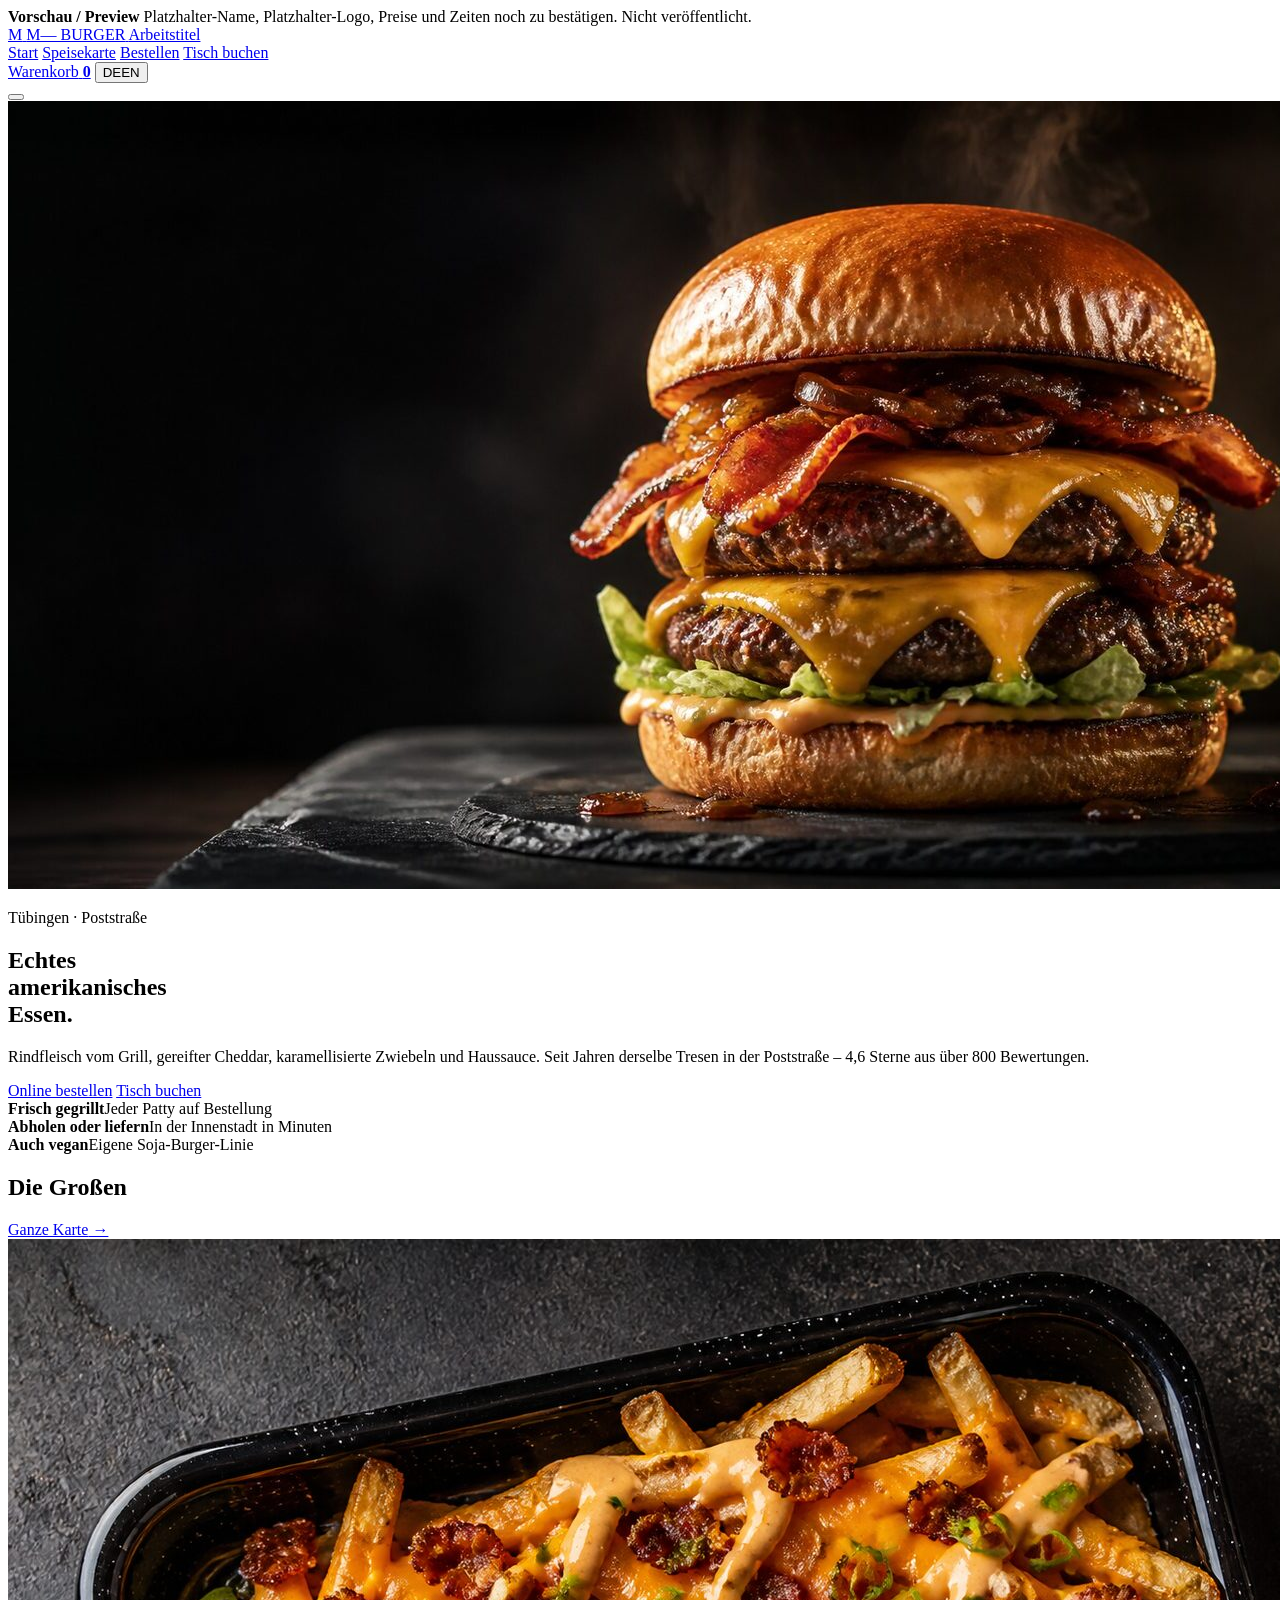
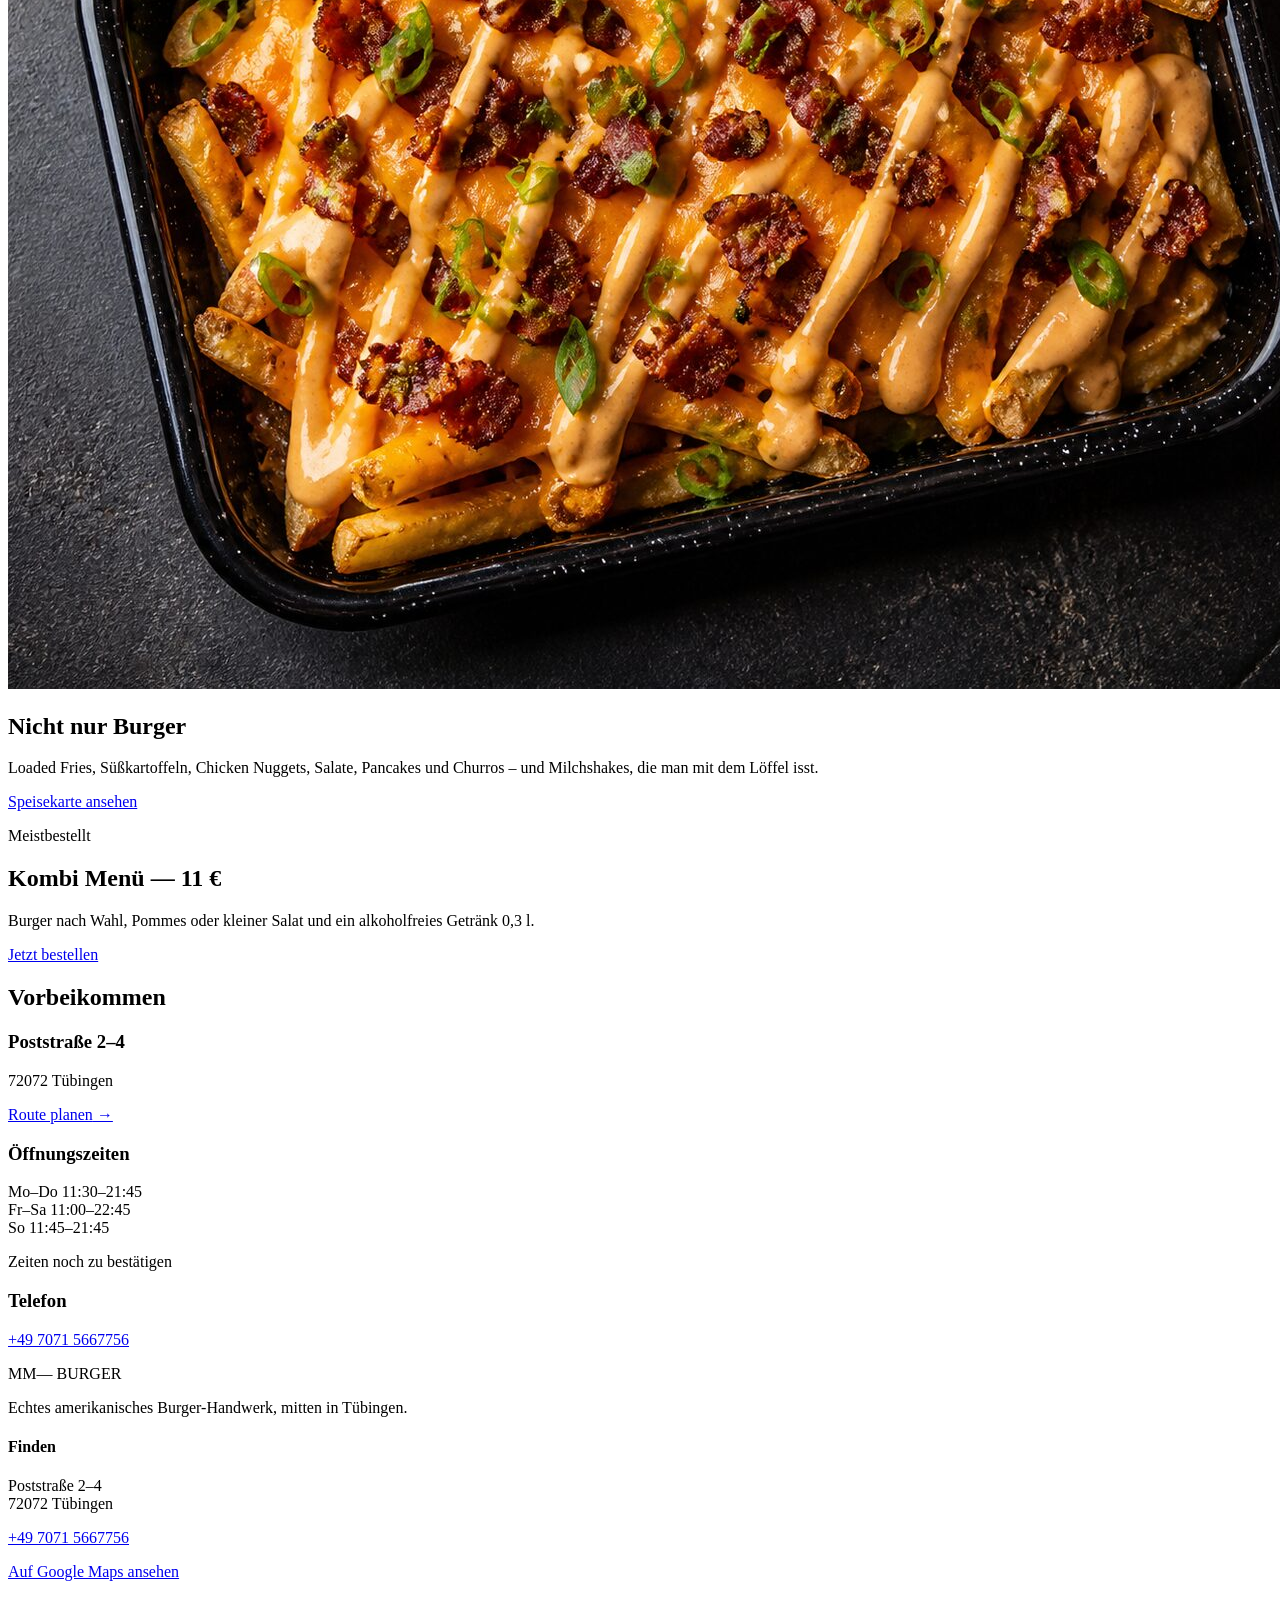
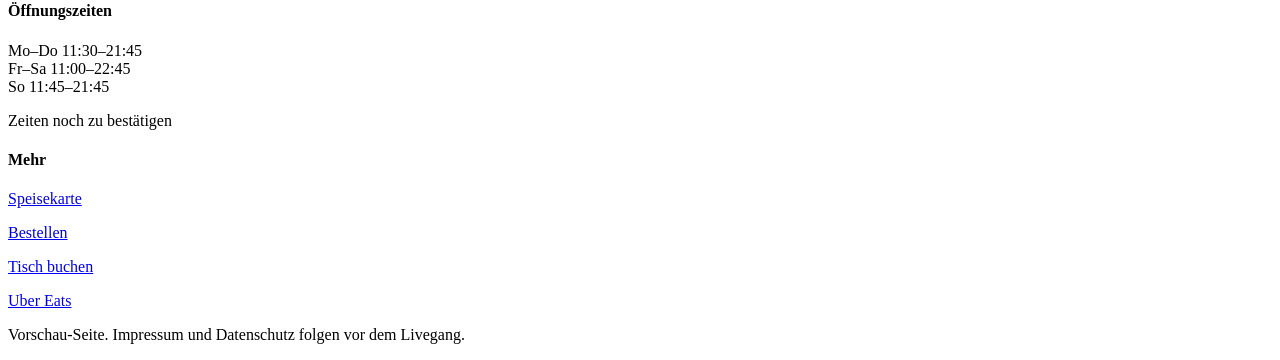
==== index.html @ 609b973b "Rename 1-index.html to index.html" ====
<!doctype html>
<html lang="de">
<head>
<meta charset="utf-8">
<meta name="viewport" content="width=device-width, initial-scale=1">
<title>M— Burger — Tübingen</title>
<meta name="description" content="Burger preview site">
<meta name="robots" content="noindex">
<link rel="preconnect" href="https://fonts.googleapis.com">
<link rel="preconnect" href="https://fonts.gstatic.com" crossorigin>
<link href="https://fonts.googleapis.com/css2?family=Archivo+Black&family=Barlow+Condensed:wght@600;700&family=Inter:wght@400;500;600&display=swap" rel="stylesheet">
<link rel="stylesheet" href="styles.css">
</head>
<body>
<div class="preview-ribbon">
  <strong>Vorschau / Preview</strong> <span class="i18n" data-de="Platzhalter-Name, Platzhalter-Logo, Preise und Zeiten noch zu best&auml;tigen. Nicht ver&ouml;ffentlicht." data-en="Placeholder name, placeholder logo, prices and hours still to confirm. Not published.">Platzhalter-Name, Platzhalter-Logo, Preise und Zeiten noch zu best&auml;tigen. Nicht ver&ouml;ffentlicht.</span>
</div>
<header class="site-header">
  <a class="brand" href="index.html">
    <span class="brand-mark">M</span>
    <span class="brand-word">M&mdash; BURGER</span>
    <span class="brand-flag"><span class="i18n" data-de="Arbeitstitel" data-en="working title">Arbeitstitel</span></span>
  </a>
  <nav class="nav">
    <a href="index.html"><span class="i18n" data-de="Start" data-en="Home">Start</span></a>
    <a href="speisekarte.html"><span class="i18n" data-de="Speisekarte" data-en="Menu">Speisekarte</span></a>
    <a href="bestellen.html"><span class="i18n" data-de="Bestellen" data-en="Order">Bestellen</span></a>
    <a href="reservieren.html"><span class="i18n" data-de="Tisch buchen" data-en="Book a table">Tisch buchen</span></a>
  </nav>
  <div class="header-right">
    <a class="cart-link" href="bestellen.html"><span><span class="i18n" data-de="Warenkorb" data-en="Cart">Warenkorb</span></span> <b id="cart-count">0</b></a>
    <button class="lang-toggle" id="lang-toggle" type="button"><span class="on">DE</span><span>EN</span></button>
  </div>
  <button class="burger-btn" id="burger-btn" aria-label="Menu"><span></span><span></span><span></span></button>
</header>

<section class="hero">
  <div class="hero-img"><img src="burger-hero.jpg" alt=""></div>
  <div class="hero-copy">
    <p class="eyebrow"><span class="i18n" data-de="T&uuml;bingen &middot; Poststra&szlig;e" data-en="T&uuml;bingen &middot; Poststra&szlig;e">T&uuml;bingen &middot; Poststra&szlig;e</span></p>
    <h1><span class="i18n" data-de="Echtes<br>amerikanisches<br>Essen." data-en="Real<br>American<br>food.">Echtes<br>amerikanisches<br>Essen.</span></h1>
    <p class="lede"><span class="i18n" data-de="Rindfleisch vom Grill, gereifter Cheddar, karamellisierte Zwiebeln und Haussauce. Seit Jahren derselbe Tresen in der Poststra&szlig;e &ndash; 4,6 Sterne aus &uuml;ber 800 Bewertungen." data-en="Grilled beef, aged cheddar, caramelised onions and house sauce. Same counter on Poststra&szlig;e for years &ndash; 4.6 stars from over 800 ratings.">Rindfleisch vom Grill, gereifter Cheddar, karamellisierte Zwiebeln und Haussauce. Seit Jahren derselbe Tresen in der Poststra&szlig;e &ndash; 4,6 Sterne aus &uuml;ber 800 Bewertungen.</span></p>
    <div class="cta-row">
      <a class="btn btn-primary" href="bestellen.html"><span class="i18n" data-de="Online bestellen" data-en="Order online">Online bestellen</span></a>
      <a class="btn btn-ghost" href="reservieren.html"><span class="i18n" data-de="Tisch buchen" data-en="Book a table">Tisch buchen</span></a>
    </div>
  </div>
</section>

<section class="strip">
  <div class="strip-item"><b><span class="i18n" data-de="Frisch gegrillt" data-en="Grilled to order">Frisch gegrillt</span></b><span><span class="i18n" data-de="Jeder Patty auf Bestellung" data-en="Every patty made when you order">Jeder Patty auf Bestellung</span></span></div>
  <div class="strip-item"><b><span class="i18n" data-de="Abholen oder liefern" data-en="Pick up or delivery">Abholen oder liefern</span></b><span><span class="i18n" data-de="In der Innenstadt in Minuten" data-en="Minutes across the Innenstadt">In der Innenstadt in Minuten</span></span></div>
  <div class="strip-item"><b><span class="i18n" data-de="Auch vegan" data-en="Vegan too">Auch vegan</span></b><span><span class="i18n" data-de="Eigene Soja-Burger-Linie" data-en="Our own soy patty line">Eigene Soja-Burger-Linie</span></span></div>
</section>

<section class="section">
  <div class="section-head">
    <h2><span class="i18n" data-de="Die Gro&szlig;en" data-en="The big ones">Die Gro&szlig;en</span></h2>
    <a class="link-more" href="speisekarte.html"><span class="i18n" data-de="Ganze Karte" data-en="Full menu">Ganze Karte</span> &rarr;</a>
  </div>
  <div class="cards" id="featured"></div>
</section>

<section class="section split">
  <div class="split-img"><img src="loaded-fries.jpg" alt=""></div>
  <div class="split-copy">
    <h2><span class="i18n" data-de="Nicht nur Burger" data-en="More than burgers">Nicht nur Burger</span></h2>
    <p><span class="i18n" data-de="Loaded Fries, S&uuml;&szlig;kartoffeln, Chicken Nuggets, Salate, Pancakes und Churros &ndash; und Milchshakes, die man mit dem L&ouml;ffel isst." data-en="Loaded fries, sweet potato fries, chicken nuggets, salads, pancakes and churros &ndash; plus milkshakes you eat with a spoon.">Loaded Fries, S&uuml;&szlig;kartoffeln, Chicken Nuggets, Salate, Pancakes und Churros &ndash; und Milchshakes, die man mit dem L&ouml;ffel isst.</span></p>
    <a class="btn btn-ghost" href="speisekarte.html"><span class="i18n" data-de="Speisekarte ansehen" data-en="See the menu">Speisekarte ansehen</span></a>
  </div>
</section>

<section class="section combo">
  <div class="combo-inner">
    <p class="eyebrow"><span class="i18n" data-de="Meistbestellt" data-en="Most ordered">Meistbestellt</span></p>
    <h2><span class="i18n" data-de="Kombi Men&uuml; &mdash; 11 &euro;" data-en="Combo menu &mdash; &euro;11">Kombi Men&uuml; &mdash; 11 &euro;</span></h2>
    <p><span class="i18n" data-de="Burger nach Wahl, Pommes oder kleiner Salat und ein alkoholfreies Getr&auml;nk 0,3 l." data-en="Burger of your choice, fries or a small salad, and a soft drink 0.3 l.">Burger nach Wahl, Pommes oder kleiner Salat und ein alkoholfreies Getr&auml;nk 0,3 l.</span></p>
    <a class="btn btn-primary" href="bestellen.html"><span class="i18n" data-de="Jetzt bestellen" data-en="Order now">Jetzt bestellen</span></a>
  </div>
</section>

<section class="section">
  <div class="section-head"><h2><span class="i18n" data-de="Vorbeikommen" data-en="Come by">Vorbeikommen</span></h2></div>
  <div class="visit">
    <div>
      <h3>Poststra&szlig;e 2&ndash;4</h3>
      <p>72072 T&uuml;bingen</p>
      <p><a class="link-more" href="https://maps.app.goo.gl/429EHbxmLvwS3gST7" target="_blank" rel="noopener"><span class="i18n" data-de="Route planen" data-en="Get directions">Route planen</span> &rarr;</a></p>
    </div>
    <div>
      <h3><span class="i18n" data-de="&Ouml;ffnungszeiten" data-en="Opening hours">&Ouml;ffnungszeiten</span></h3>
      <p><span class="i18n" data-de="Mo&ndash;Do 11:30&ndash;21:45" data-en="Mon&ndash;Thu 11:30&ndash;21:45">Mo&ndash;Do 11:30&ndash;21:45</span><br><span class="i18n" data-de="Fr&ndash;Sa 11:00&ndash;22:45" data-en="Fri&ndash;Sat 11:00&ndash;22:45">Fr&ndash;Sa 11:00&ndash;22:45</span><br><span class="i18n" data-de="So 11:45&ndash;21:45" data-en="Sun 11:45&ndash;21:45">So 11:45&ndash;21:45</span></p>
      <p class="tbc"><span class="i18n" data-de="Zeiten noch zu best&auml;tigen" data-en="hours to be confirmed">Zeiten noch zu best&auml;tigen</span></p>
    </div>
    <div>
      <h3><span class="i18n" data-de="Telefon" data-en="Phone">Telefon</span></h3>
      <p><a href="tel:+4970715667756">+49 7071 5667756</a></p>
    </div>
  </div>
</section>

<footer class="site-footer">
  <div class="foot-grid">
    <div>
      <div class="brand foot-brand"><span class="brand-mark">M</span><span class="brand-word">M&mdash; BURGER</span></div>
      <p class="muted"><span class="i18n" data-de="Echtes amerikanisches Burger-Handwerk, mitten in T&uuml;bingen." data-en="Real American burgers, in the middle of T&uuml;bingen.">Echtes amerikanisches Burger-Handwerk, mitten in T&uuml;bingen.</span></p>
    </div>
    <div>
      <h4><span class="i18n" data-de="Finden" data-en="Find us">Finden</span></h4>
      <p>Poststra&szlig;e 2&ndash;4<br>72072 T&uuml;bingen</p>
      <p><a href="tel:+4970715667756">+49 7071 5667756</a></p>
      <p><a href="https://maps.app.goo.gl/429EHbxmLvwS3gST7" target="_blank" rel="noopener"><span class="i18n" data-de="Auf Google Maps ansehen" data-en="View on Google Maps">Auf Google Maps ansehen</span></a></p>
    </div>
    <div>
      <h4><span class="i18n" data-de="&Ouml;ffnungszeiten" data-en="Opening hours">&Ouml;ffnungszeiten</span></h4>
      <p class="hours-list">
        <span class="i18n" data-de="Mo&ndash;Do 11:30&ndash;21:45" data-en="Mon&ndash;Thu 11:30&ndash;21:45">Mo&ndash;Do 11:30&ndash;21:45</span><br><span class="i18n" data-de="Fr&ndash;Sa 11:00&ndash;22:45" data-en="Fri&ndash;Sat 11:00&ndash;22:45">Fr&ndash;Sa 11:00&ndash;22:45</span><br><span class="i18n" data-de="So 11:45&ndash;21:45" data-en="Sun 11:45&ndash;21:45">So 11:45&ndash;21:45</span>
      </p>
      <p class="tbc"><span class="i18n" data-de="Zeiten noch zu best&auml;tigen" data-en="hours to be confirmed">Zeiten noch zu best&auml;tigen</span></p>
    </div>
    <div>
      <h4><span class="i18n" data-de="Mehr" data-en="More">Mehr</span></h4>
      <p><a href="speisekarte.html"><span class="i18n" data-de="Speisekarte" data-en="Menu">Speisekarte</span></a></p>
      <p><a href="bestellen.html"><span class="i18n" data-de="Bestellen" data-en="Order">Bestellen</span></a></p>
      <p><a href="reservieren.html"><span class="i18n" data-de="Tisch buchen" data-en="Book a table">Tisch buchen</span></a></p>
      <p><a href="https://www.ubereats.com/de-en/store/m%26b-burger/qNDt5AvSWz-Jo8SoWG2_nw" target="_blank" rel="noopener">Uber Eats</a></p>
    </div>
  </div>
  <div class="foot-rule"></div>
  <p class="foot-legal"><span class="i18n" data-de="Vorschau-Seite. Impressum und Datenschutz folgen vor dem Livegang." data-en="Preview site. Imprint and privacy policy to follow before go-live.">Vorschau-Seite. Impressum und Datenschutz folgen vor dem Livegang.</span></p>
</footer>
<script src="menu.js"></script>
<script src="app.js"></script>
</body>
</html>
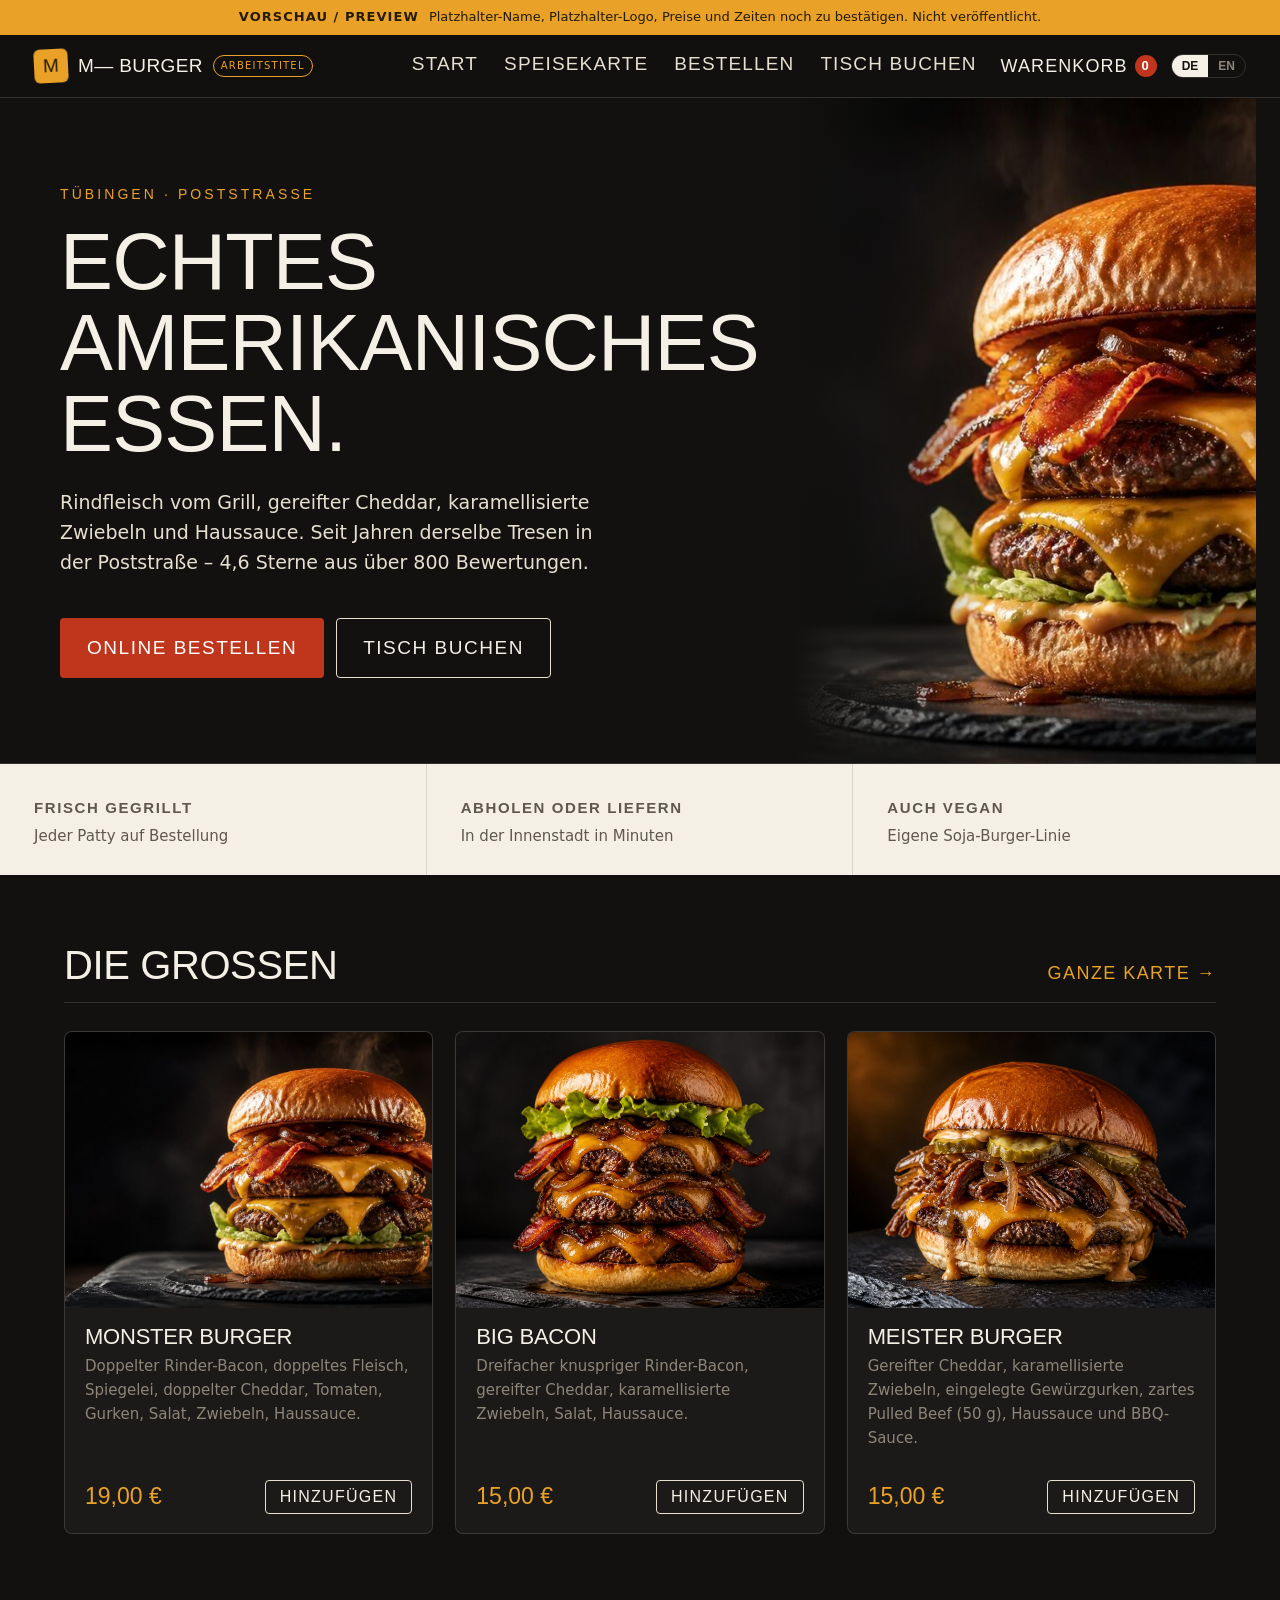
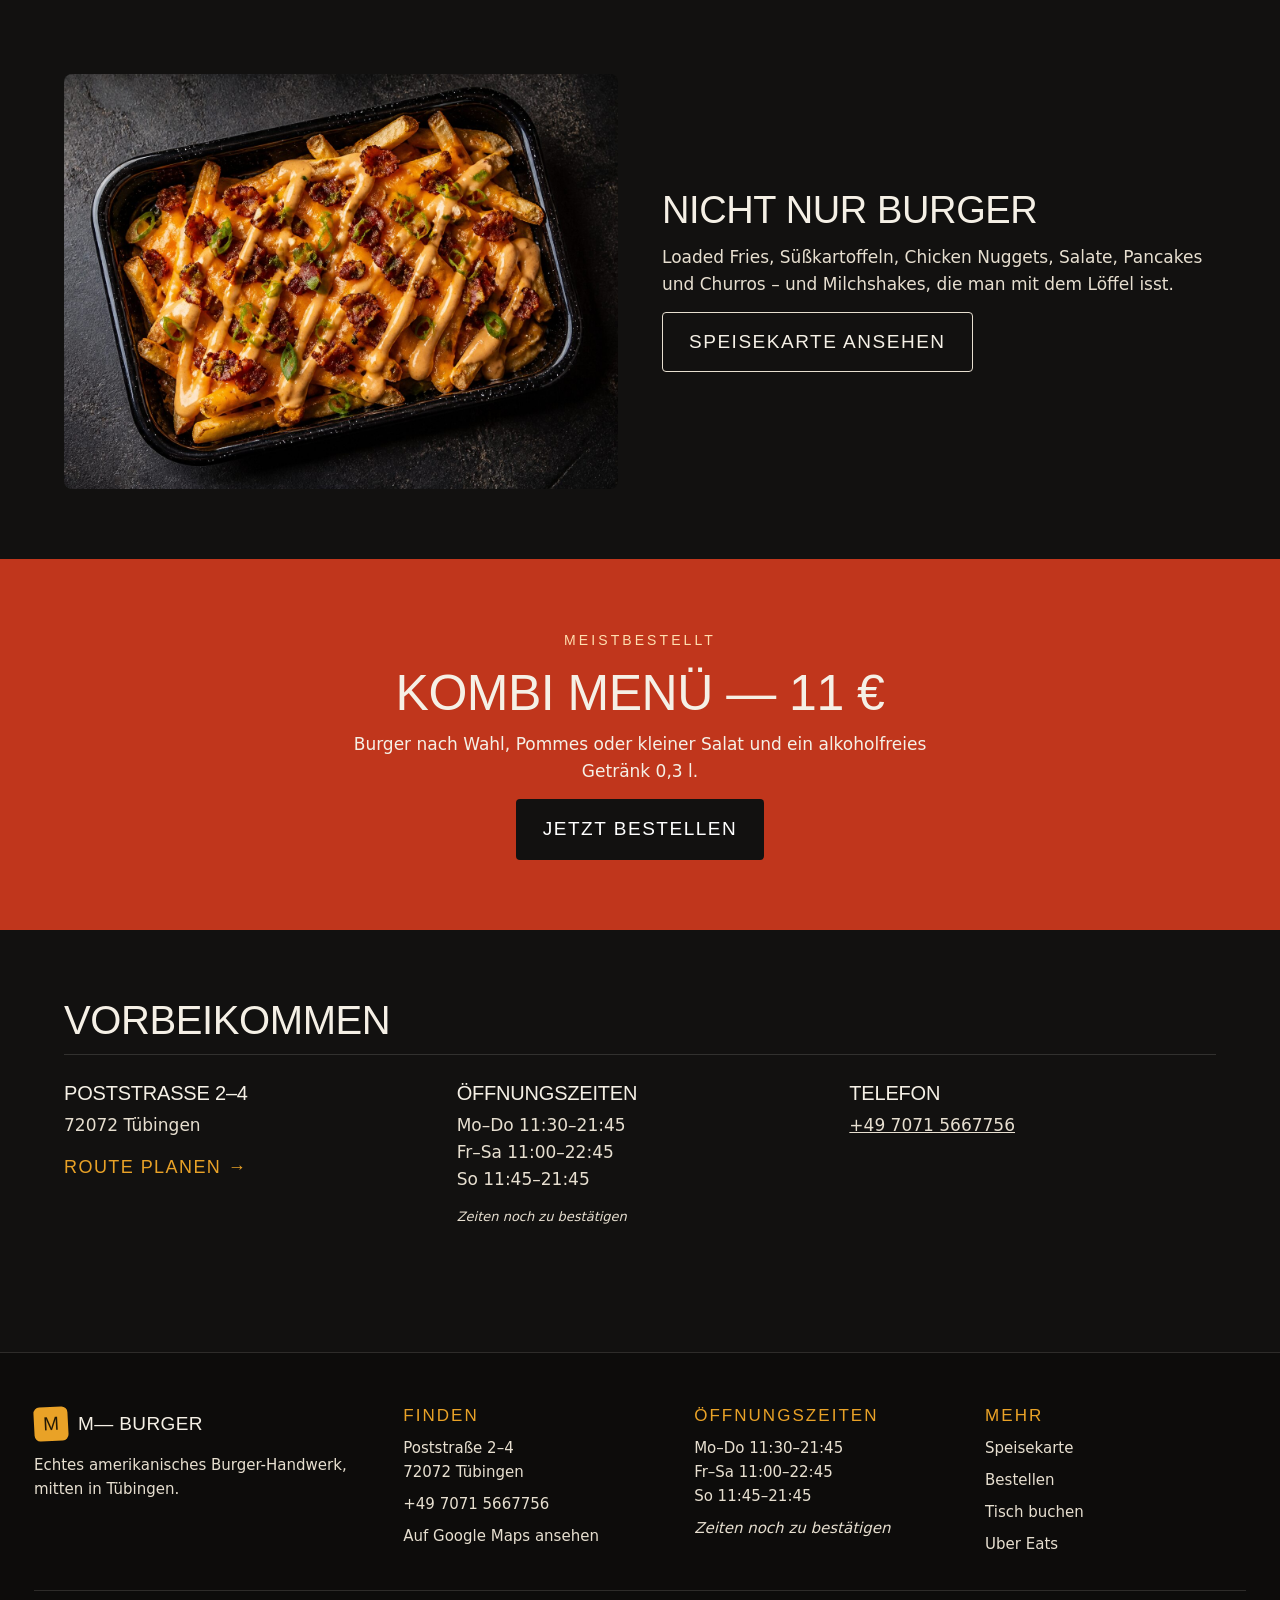
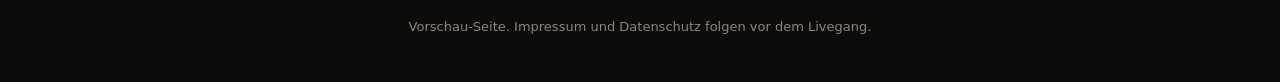
==== commit 1d060b21: "Update index.html" ====
--- a/index.html
+++ b/index.html
@@ -9,7 +9,7 @@
 <link rel="preconnect" href="https://fonts.googleapis.com">
 <link rel="preconnect" href="https://fonts.gstatic.com" crossorigin>
 <link href="https://fonts.googleapis.com/css2?family=Archivo+Black&family=Barlow+Condensed:wght@600;700&family=Inter:wght@400;500;600&display=swap" rel="stylesheet">
-<link rel="stylesheet" href="styles.css">
+<link rel="stylesheet" href="styles.css?v=2">
 </head>
 <body>
 <div class="preview-ribbon">
@@ -129,7 +129,7 @@
   <div class="foot-rule"></div>
   <p class="foot-legal"><span class="i18n" data-de="Vorschau-Seite. Impressum und Datenschutz folgen vor dem Livegang." data-en="Preview site. Imprint and privacy policy to follow before go-live.">Vorschau-Seite. Impressum und Datenschutz folgen vor dem Livegang.</span></p>
 </footer>
-<script src="menu.js"></script>
-<script src="app.js"></script>
+<script src="menu.js?v=2"></script>
+<script src="app.js?v=2"></script>
 </body>
 </html>
--- a/styles.css
+++ b/styles.css
@@ -0,0 +1,172 @@
+:root{
+  --ink:#121110; --ink-2:#1c1a18; --cream:#F5F0E6; --cream-2:#e7dfd0;
+  --amber:#E9A227; --red:#C0361C; --muted:#8d8578;
+  --edge:rgba(245,240,230,.14);
+}
+*{box-sizing:border-box}
+html,body{margin:0;padding:0}
+body{background:var(--ink);color:var(--cream);font-family:Inter,system-ui,sans-serif;font-size:17px;line-height:1.6;-webkit-font-smoothing:antialiased}
+img{max-width:100%;display:block}
+a{color:inherit}
+h1,h2,h3,h4{font-family:"Archivo Black",Impact,sans-serif;font-weight:400;letter-spacing:-.01em;line-height:1.02;margin:0}
+p{margin:0 0 14px}
+.muted{color:var(--muted)}
+.hidden{display:none}
+
+.preview-ribbon{background:var(--amber);color:#241a06;font-size:13px;text-align:center;padding:7px 16px;font-weight:500}
+.preview-ribbon strong{font-weight:700;text-transform:uppercase;letter-spacing:.08em;margin-right:6px}
+
+.site-header{position:sticky;top:0;z-index:40;display:flex;align-items:center;gap:24px;
+  padding:14px 34px;background:rgba(18,17,16,.93);backdrop-filter:blur(8px);border-bottom:1px solid var(--edge)}
+.brand{display:flex;align-items:center;gap:10px;text-decoration:none}
+.brand-mark{display:grid;place-items:center;width:34px;height:34px;background:var(--amber);color:#241a06;
+  font-family:"Archivo Black",sans-serif;font-size:19px;border-radius:6px;transform:rotate(-3deg)}
+.brand-word{font-family:"Archivo Black",sans-serif;font-size:19px;letter-spacing:.02em}
+.brand-flag{font-size:10px;text-transform:uppercase;letter-spacing:.12em;color:var(--amber);
+  border:1px solid var(--amber);border-radius:99px;padding:2px 7px}
+.nav{display:flex;gap:26px;margin-left:auto;font-family:"Barlow Condensed",sans-serif;font-size:19px;
+  text-transform:uppercase;letter-spacing:.06em}
+.nav a{text-decoration:none;color:var(--cream-2);padding-bottom:2px;border-bottom:2px solid transparent}
+.nav a:hover{color:var(--amber);border-color:var(--amber)}
+.header-right{display:flex;align-items:center;gap:14px}
+.cart-link{display:flex;gap:7px;align-items:center;text-decoration:none;font-family:"Barlow Condensed",sans-serif;
+  font-size:18px;text-transform:uppercase;letter-spacing:.06em}
+.cart-link b{background:var(--red);color:#fff;border-radius:99px;min-width:22px;text-align:center;font-size:13px;padding:1px 6px;font-family:Inter,sans-serif}
+.lang-toggle{display:flex;border:1px solid var(--edge);border-radius:99px;overflow:hidden;background:none;cursor:pointer;padding:0}
+.lang-toggle span{padding:4px 10px;font-size:12px;font-weight:600;color:var(--muted)}
+.lang-toggle span.on{background:var(--cream);color:var(--ink)}
+.burger-btn{display:none}
+
+.hero{display:grid;grid-template-columns:1.05fr .95fr;align-items:stretch;min-height:74vh;border-bottom:1px solid var(--edge)}
+.hero-copy{padding:70px 34px 70px 60px;display:flex;flex-direction:column;justify-content:center;order:-1}
+.hero-img{position:relative;overflow:hidden}
+.hero-img img{width:100%;height:100%;object-fit:cover}
+.hero-img:after{content:"";position:absolute;inset:0;background:linear-gradient(90deg,var(--ink),transparent 42%)}
+.eyebrow{font-family:"Barlow Condensed",sans-serif;text-transform:uppercase;letter-spacing:.22em;font-size:14px;color:var(--amber);margin-bottom:16px}
+h1{font-size:clamp(44px,6.2vw,86px);text-transform:uppercase}
+.lede{font-size:19px;color:var(--cream-2);max-width:46ch;margin-top:22px}
+.cta-row{display:flex;gap:12px;flex-wrap:wrap;margin-top:26px}
+.btn{display:inline-block;padding:14px 26px;border-radius:4px;text-decoration:none;font-family:"Barlow Condensed",sans-serif;
+  font-size:19px;text-transform:uppercase;letter-spacing:.08em;border:1px solid transparent;cursor:pointer}
+.btn-primary{background:var(--red);color:#fff}
+.btn-primary:hover{background:#d33e21}
+.btn-ghost{border-color:var(--cream-2);color:var(--cream)}
+.btn-ghost:hover{background:var(--cream);color:var(--ink)}
+.btn.wide{width:100%;text-align:center;margin-top:8px}
+
+.strip{display:grid;grid-template-columns:repeat(3,1fr);background:var(--cream);color:var(--ink)}
+.strip-item{padding:26px 34px;border-right:1px solid rgba(18,17,16,.12)}
+.strip-item:last-child{border:0}
+.strip-item b{display:block;font-family:"Barlow Condensed",sans-serif;text-transform:uppercase;letter-spacing:.08em;font-size:20px}
+.strip-item span{font-size:15px;color:#5f584d}
+
+.section{padding:70px 34px;max-width:1220px;margin:0 auto}
+.section-head{display:flex;align-items:baseline;justify-content:space-between;gap:20px;margin-bottom:28px;
+  border-bottom:1px solid var(--edge);padding-bottom:14px}
+.section-head h2{font-size:clamp(26px,3.4vw,40px);text-transform:uppercase}
+.link-more{color:var(--amber);text-decoration:none;font-family:"Barlow Condensed",sans-serif;font-size:18px;
+  text-transform:uppercase;letter-spacing:.08em}
+
+.cards{display:grid;grid-template-columns:repeat(3,1fr);gap:22px}
+.card{background:var(--ink-2);border:1px solid var(--edge);border-radius:8px;overflow:hidden;display:flex;flex-direction:column}
+.card-img{aspect-ratio:4/3;overflow:hidden}
+.card-img img{width:100%;height:100%;object-fit:cover;transition:transform .5s}
+.card:hover .card-img img{transform:scale(1.04)}
+.card h3{font-size:22px;padding:18px 20px 6px;text-transform:uppercase}
+.card p{padding:0 20px;color:var(--muted);font-size:15px;flex:1}
+.card-foot{display:flex;align-items:center;justify-content:space-between;padding:14px 20px 18px}
+.price{font-family:"Barlow Condensed",sans-serif;font-size:23px;color:var(--amber)}
+.add-btn{background:none;border:1px solid var(--cream-2);color:var(--cream);border-radius:4px;padding:7px 14px;
+  cursor:pointer;font-family:"Barlow Condensed",sans-serif;text-transform:uppercase;letter-spacing:.08em;font-size:16px}
+.add-btn:hover{background:var(--amber);border-color:var(--amber);color:#241a06}
+.add-btn.pop{background:var(--amber);border-color:var(--amber);color:#241a06}
+
+.split{display:grid;grid-template-columns:1fr 1fr;gap:44px;align-items:center}
+.split-img img{border-radius:8px}
+.split-copy h2{font-size:clamp(26px,3.2vw,38px);text-transform:uppercase;margin-bottom:14px}
+.split-copy p{color:var(--cream-2)}
+
+.combo{max-width:none;background:var(--red);text-align:center}
+.combo-inner{max-width:640px;margin:0 auto}
+.combo h2{font-size:clamp(30px,4vw,50px);text-transform:uppercase;margin-bottom:12px}
+.combo .eyebrow{color:#ffdfb0}
+.combo .btn-primary{background:var(--ink)}
+
+.visit{display:grid;grid-template-columns:repeat(3,1fr);gap:26px}
+.visit h3{font-size:20px;text-transform:uppercase;margin-bottom:8px}
+.visit p{color:var(--cream-2)}
+.tbc{font-size:13px;color:var(--amber);font-style:italic}
+
+.page-head{padding:56px 34px 0;max-width:1220px;margin:0 auto}
+.page-head h1{text-transform:uppercase}
+.menu-cat{margin-bottom:52px}
+.cat-desc{color:var(--muted);margin-top:-14px;margin-bottom:22px}
+.items{display:grid;grid-template-columns:repeat(2,1fr);gap:18px}
+.item{background:var(--ink-2);border:1px solid var(--edge);border-radius:8px;padding:20px 22px;position:relative}
+.item-top{display:flex;justify-content:space-between;gap:16px;align-items:baseline}
+.item h3{font-size:19px;text-transform:uppercase}
+.item p{color:var(--muted);font-size:15px;margin:8px 0 0;max-width:52ch}
+.item .add-btn{position:absolute;right:20px;bottom:18px;padding:4px 12px}
+.item p{padding-right:70px}
+.rank{font-family:Inter,sans-serif;font-size:11px;color:#241a06;background:var(--amber);border-radius:99px;padding:2px 7px;vertical-align:middle}
+.tbc-price{font-family:Inter,sans-serif;font-size:13px;color:var(--amber);font-style:italic}
+
+.order-grid,.res-grid{display:grid;grid-template-columns:1.5fr .9fr;gap:26px;align-items:start}
+.panel{background:var(--ink-2);border:1px solid var(--edge);border-radius:8px;padding:24px;margin-bottom:22px}
+.panel h3{font-size:20px;text-transform:uppercase;margin-bottom:14px}
+.side{position:sticky;top:96px}
+.mode-switch{display:flex;gap:8px;margin-bottom:18px}
+.mode-btn{flex:1;padding:12px;background:none;border:1px solid var(--edge);color:var(--cream-2);border-radius:4px;cursor:pointer;
+  font-family:"Barlow Condensed",sans-serif;text-transform:uppercase;letter-spacing:.08em;font-size:18px}
+.mode-btn.on{background:var(--cream);color:var(--ink);border-color:var(--cream)}
+label{display:block;font-size:13px;text-transform:uppercase;letter-spacing:.09em;color:var(--muted);margin-bottom:14px}
+input,select,textarea{width:100%;margin-top:6px;background:#0e0d0c;border:1px solid var(--edge);color:var(--cream);
+  border-radius:4px;padding:11px 12px;font-family:Inter,sans-serif;font-size:16px;text-transform:none;letter-spacing:0}
+input:focus,select:focus,textarea:focus{outline:none;border-color:var(--amber)}
+.field-row{display:grid;grid-template-columns:repeat(auto-fit,minmax(150px,1fr));gap:14px}
+.cart-line{display:grid;grid-template-columns:auto 1fr auto;gap:14px;align-items:center;padding:12px 0;border-bottom:1px solid var(--edge)}
+.qty{display:flex;align-items:center;gap:8px}
+.qty button{width:28px;height:28px;border-radius:4px;background:none;border:1px solid var(--edge);color:var(--cream);cursor:pointer;font-size:15px}
+.qty button:hover{border-color:var(--amber);color:var(--amber)}
+.cart-total{display:flex;justify-content:space-between;align-items:baseline;padding:16px 0 6px;
+  font-family:"Barlow Condensed",sans-serif;text-transform:uppercase;letter-spacing:.08em;font-size:21px}
+.cart-total b{color:var(--amber);font-size:26px}
+
+.modal{position:fixed;inset:0;background:rgba(8,8,8,.72);display:none;place-items:center;z-index:60;padding:24px}
+.modal.open{display:grid}
+.modal-box{background:var(--ink-2);border:1px solid var(--edge);border-radius:10px;padding:28px;max-width:430px}
+.modal-box h3{text-transform:uppercase;font-size:22px;margin-bottom:10px}
+
+.site-footer{background:#0d0c0b;border-top:1px solid var(--edge);padding:54px 34px 30px;margin-top:40px}
+.foot-grid{display:grid;grid-template-columns:1.3fr 1fr 1fr 1fr;gap:30px;max-width:1220px;margin:0 auto}
+.foot-grid h4{font-family:"Barlow Condensed",sans-serif;font-size:17px;text-transform:uppercase;letter-spacing:.12em;
+  color:var(--amber);margin-bottom:12px}
+.foot-grid p{font-size:15px;color:var(--cream-2);margin-bottom:8px}
+.foot-grid a{text-decoration:none}
+.foot-grid a:hover{color:var(--amber)}
+.foot-brand{margin-bottom:12px}
+.foot-rule{height:1px;background:var(--edge);margin:26px auto;max-width:1220px}
+.foot-legal{text-align:center;font-size:13px;color:var(--muted)}
+
+@media(max-width:900px){
+  .site-header{padding:12px 18px;gap:12px;flex-wrap:wrap}
+  .burger-btn{display:grid;gap:4px;background:none;border:0;padding:6px;cursor:pointer;order:3}
+  .burger-btn span{display:block;width:22px;height:2px;background:var(--cream)}
+  .nav{order:5;flex-basis:100%;display:none;flex-direction:column;gap:12px;padding:8px 0 4px}
+  .nav.open{display:flex}
+  .header-right{margin-left:auto}
+  .brand-flag{display:none}
+  .hero{grid-template-columns:1fr;min-height:0}
+  .hero-copy{padding:40px 18px 34px}
+  .hero-img{height:52vw;min-height:230px}
+  .hero-img:after{background:linear-gradient(0deg,var(--ink),transparent 55%)}
+  .strip{grid-template-columns:1fr}
+  .strip-item{border-right:0;border-bottom:1px solid rgba(18,17,16,.12);padding:18px}
+  .section,.page-head{padding-left:18px;padding-right:18px}
+  .section{padding-top:44px;padding-bottom:44px}
+  .cards,.items,.visit,.split,.order-grid,.res-grid,.foot-grid{grid-template-columns:1fr;gap:16px}
+  .side{position:static}
+  .item p{padding-right:0}
+  .item .add-btn{position:static;margin-top:14px}
+  .site-footer{padding:36px 18px 24px}
+}
